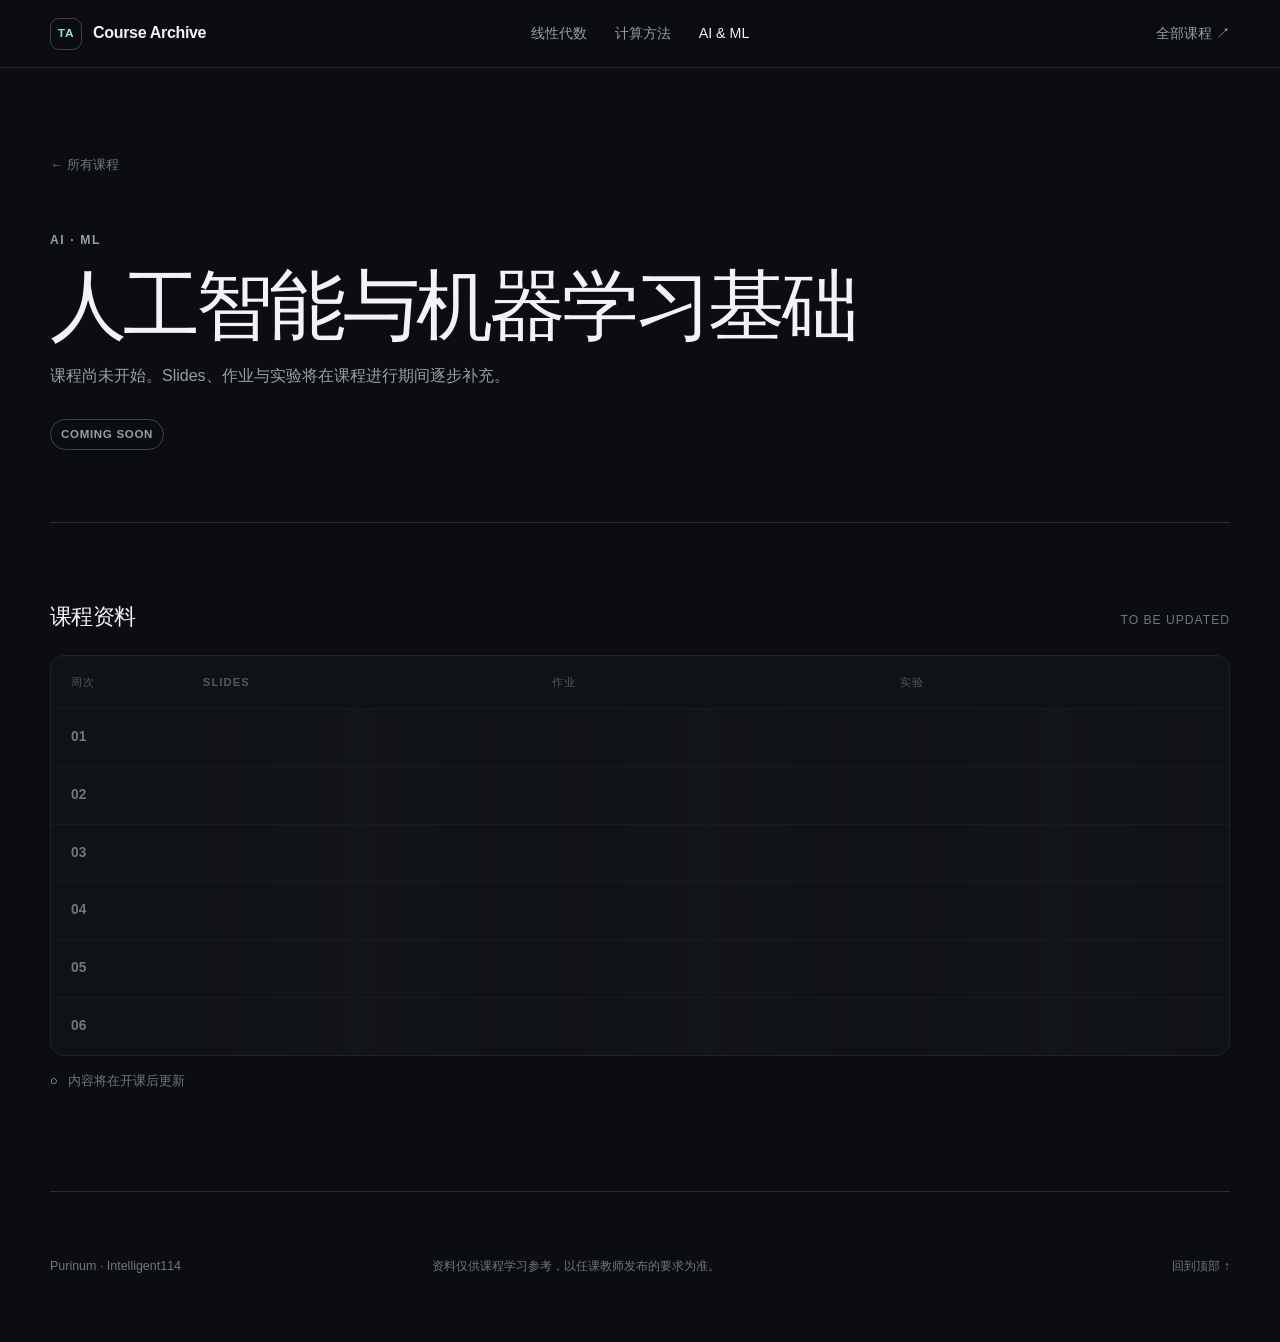
==== ai-ml/index.html @ ba9309ee "Split courses into dedicated pages" ====
<!doctype html>
<html lang="zh-CN">
<head>
  <meta charset="utf-8">
  <meta name="viewport" content="width=device-width, initial-scale=1">
  <meta name="description" content="人工智能与机器学习基础课程资料页面。">
  <meta name="theme-color" content="#0b0d10">
  <meta property="og:type" content="website">
  <meta property="og:title" content="人工智能与机器学习基础 · TA Course Archive">
  <meta property="og:description" content="课程 slides、作业与实验资料。">
  <meta property="og:url" content="https://ta.temaurinum.moe/ai-ml/">
  <meta property="og:image" content="https://ta.temaurinum.moe/assets/og.png">
  <link rel="canonical" href="https://ta.temaurinum.moe/ai-ml/">
  <link rel="stylesheet" href="../styles.css">
  <title>人工智能与机器学习基础 · TA Course Archive</title>
</head>
<body>
  <a class="skip-link" href="#main">跳到主要内容</a>
  <header class="site-header">
    <a class="brand" href="../" aria-label="返回课程首页"><span class="brand-mark" aria-hidden="true">TA</span><span>Course Archive</span></a>
    <nav class="site-nav" aria-label="课程导航">
      <a href="../linear-algebra/">线性代数</a>
      <a href="../computational-methods/">计算方法</a>
      <a aria-current="page" href="./">AI &amp; ML</a>
    </nav>
    <a class="home-link" href="../">全部课程 <span aria-hidden="true">↗</span></a>
  </header>

  <main id="main">
    <section class="course-page-hero" aria-labelledby="course-title">
      <a class="breadcrumb" href="../"><span aria-hidden="true">←</span> 所有课程</a>
      <p class="eyebrow">AI · ML</p>
      <h1 id="course-title">人工智能与机器学习基础</h1>
      <p>课程尚未开始。Slides、作业与实验将在课程进行期间逐步补充。</p>
      <span class="badge">Coming soon</span>
    </section>

    <section class="course-page-content upcoming-section" aria-labelledby="schedule-title">
      <div class="resource-group-title">
        <h2 id="schedule-title">课程资料</h2>
        <span>To be updated</span>
      </div>
      <div class="archive-table-wrap placeholder-table-wrap">
        <table class="archive-table placeholder-table">
          <thead><tr><th>周次</th><th>Slides</th><th>作业</th><th>实验</th></tr></thead>
          <tbody>
            <tr><th scope="row">01</th><td aria-label="暂无内容"></td><td aria-label="暂无内容"></td><td aria-label="暂无内容"></td></tr>
            <tr><th scope="row">02</th><td aria-label="暂无内容"></td><td aria-label="暂无内容"></td><td aria-label="暂无内容"></td></tr>
            <tr><th scope="row">03</th><td aria-label="暂无内容"></td><td aria-label="暂无内容"></td><td aria-label="暂无内容"></td></tr>
            <tr><th scope="row">04</th><td aria-label="暂无内容"></td><td aria-label="暂无内容"></td><td aria-label="暂无内容"></td></tr>
            <tr><th scope="row">05</th><td aria-label="暂无内容"></td><td aria-label="暂无内容"></td><td aria-label="暂无内容"></td></tr>
            <tr><th scope="row">06</th><td aria-label="暂无内容"></td><td aria-label="暂无内容"></td><td aria-label="暂无内容"></td></tr>
          </tbody>
        </table>
      </div>
      <p class="placeholder-note"><span aria-hidden="true">○</span> 内容将在开课后更新</p>
    </section>
  </main>

  <footer class="site-footer"><p>Purinum · Intelligent114</p><p>资料仅供课程学习参考，以任课教师发布的要求为准。</p><a href="#main">回到顶部 ↑</a></footer>
</body>
</html>
---- styles.css ----
:root {
  color-scheme: dark;
  --bg: #0b0d10;
  --surface: #111419;
  --surface-raised: #171b21;
  --line: #272c34;
  --line-soft: #1d2229;
  --text: #f1f3f5;
  --muted: #989fa9;
  --quiet: #6f7782;
  --accent: #91e6c3;
  --accent-strong: #b5f3d9;
  --accent-dim: rgba(145, 230, 195, 0.09);
  --max-width: 1180px;
  font-family: Inter, ui-sans-serif, -apple-system, BlinkMacSystemFont, "Segoe UI", "Noto Sans SC", "Microsoft YaHei", sans-serif;
  font-synthesis: none;
  text-rendering: optimizeLegibility;
}

* { box-sizing: border-box; }
html { scroll-behavior: smooth; scroll-padding-top: 88px; }
body { margin: 0; background: var(--bg); color: var(--text); line-height: 1.65; }
a { color: inherit; text-decoration: none; }
a:focus-visible, summary:focus-visible { outline: 2px solid var(--accent); outline-offset: 4px; border-radius: 4px; }
.skip-link { position: fixed; z-index: 100; left: 16px; top: -80px; padding: 10px 16px; color: var(--bg); background: var(--accent); border-radius: 8px; font-weight: 700; }
.skip-link:focus { top: 12px; }

.site-header {
  position: sticky; z-index: 20; top: 0;
  display: grid; grid-template-columns: 1fr auto 1fr; align-items: center;
  min-height: 68px; padding: 0 max(24px, calc((100vw - var(--max-width)) / 2));
  border-bottom: 1px solid rgba(39, 44, 52, 0.82);
  background: rgba(11, 13, 16, 0.88); backdrop-filter: blur(18px);
}
.brand { display: inline-flex; align-items: center; gap: 11px; width: max-content; font-weight: 650; letter-spacing: -0.02em; }
.brand-mark { display: grid; width: 32px; height: 32px; place-items: center; border: 1px solid #3a424d; border-radius: 9px; color: var(--accent); font-size: 0.74rem; letter-spacing: 0.06em; }
.site-nav { display: flex; gap: 28px; color: var(--muted); font-size: 0.89rem; }
.site-nav a, .home-link { transition: color 160ms ease; }
.site-nav a:hover, .home-link:hover { color: var(--text); }
.site-nav a[aria-current="page"] { color: var(--text); }
.home-link { justify-self: end; color: var(--muted); font-size: 0.88rem; }

main, .site-footer { width: min(calc(100% - 48px), var(--max-width)); margin-inline: auto; }
.hero { min-height: 460px; display: flex; align-items: center; padding: 104px 0 76px; border-bottom: 1px solid var(--line); }
.hero-copy { max-width: 760px; }
.eyebrow, .section-number, .course-code, .resource-type { margin: 0; color: var(--muted); font-size: 0.76rem; font-weight: 700; letter-spacing: 0.13em; text-transform: uppercase; }
.hero h1 { margin: 18px 0 20px; max-width: 760px; font-size: clamp(2.8rem, 5.5vw, 4.8rem); line-height: 1.04; letter-spacing: -0.05em; font-weight: 620; }
.hero-intro { max-width: 640px; margin: 0; color: var(--muted); font-size: clamp(1rem, 1.5vw, 1.17rem); }
.hero-actions { display: flex; flex-wrap: wrap; gap: 12px; margin-top: 28px; }
.button { display: inline-flex; min-height: 44px; align-items: center; justify-content: center; padding: 0 18px; border: 1px solid var(--line); border-radius: 10px; font-size: 0.91rem; font-weight: 650; transition: transform 160ms ease, border-color 160ms ease, background 160ms ease; }
.button:hover { transform: translateY(-2px); border-color: #46505d; }
.button-primary { color: #07110d; border-color: var(--accent); background: var(--accent); }
.button-primary:hover { background: var(--accent-strong); }
.button-quiet { color: var(--muted); background: var(--surface); }

.course-index, .course-section { padding: 100px 0; border-bottom: 1px solid var(--line); }
.section-note { max-width: 320px; margin: 0; color: var(--muted); font-size: 0.88rem; text-align: right; }
.section-heading, .course-heading { display: flex; justify-content: space-between; gap: 40px; align-items: flex-end; margin-bottom: 42px; }
.section-heading h2, .course-heading h2 { margin: 8px 0 0; font-size: clamp(2.15rem, 5vw, 4.4rem); line-height: 1.08; letter-spacing: -0.045em; font-weight: 620; }
.course-heading p:not(.section-number) { max-width: 680px; margin: 16px 0 0; color: var(--muted); }
.course-cards { display: grid; grid-template-columns: repeat(3, 1fr); gap: 14px; }
.course-card { min-height: 286px; display: flex; flex-direction: column; padding: 26px; border: 1px solid var(--line); border-radius: 18px; background: var(--surface); transition: border-color 160ms ease, transform 160ms ease, background 160ms ease; }
.course-card:hover { transform: translateY(-4px); border-color: #46505d; background: var(--surface-raised); }
.course-card h3 { margin: 64px 0 12px; font-size: 1.55rem; letter-spacing: -0.035em; }
.course-card p { margin: 0; color: var(--muted); font-size: 0.92rem; }
.card-meta { display: flex; justify-content: space-between; align-items: center; margin-top: auto; color: var(--muted); font-size: 0.8rem; }
.course-card-muted { background: transparent; }
.badge { display: inline-flex; width: max-content; padding: 5px 10px; border: 1px solid #3d454f; border-radius: 999px; color: var(--muted); font-size: 0.72rem; font-weight: 700; letter-spacing: 0.06em; text-transform: uppercase; }
.repo-link { flex: 0 0 auto; padding-bottom: 4px; border-bottom: 1px solid #4a535e; color: var(--muted); font-size: 0.9rem; }
.repo-link:hover { color: var(--text); border-color: var(--accent); }

.resource-group { margin-top: 58px; }
.compact-group { margin-top: 72px; }
.resource-group-title { display: flex; justify-content: space-between; align-items: baseline; margin-bottom: 20px; }
.resource-group-title h3 { margin: 0; font-size: 1.35rem; letter-spacing: -0.025em; }
.resource-group-title span { color: var(--quiet); font-size: 0.76rem; letter-spacing: 0.08em; text-transform: uppercase; }
.resource-grid { display: grid; grid-template-columns: 1.2fr 1fr 1fr; gap: 14px; }
.resource-grid-four { grid-template-columns: repeat(4, 1fr); }
.resource-card { min-height: 230px; display: flex; flex-direction: column; padding: 24px; border: 1px solid var(--line); border-radius: 14px; background: var(--surface); }
.resource-card-featured { border-color: rgba(145, 230, 195, 0.3); background: linear-gradient(145deg, var(--accent-dim), var(--surface) 72%); }
.resource-card h4 { margin: 32px 0 8px; font-size: 1.18rem; letter-spacing: -0.02em; }
.resource-card h3 { margin: 32px 0 8px; font-size: 1.18rem; letter-spacing: -0.02em; }
.resource-card > p:not(.resource-type) { margin: 0; color: var(--muted); font-size: 0.86rem; }
.resource-card a { width: max-content; margin-top: auto; color: var(--accent); font-size: 0.85rem; font-weight: 650; }
.resource-details { margin-top: 14px; border: 1px solid var(--line); border-radius: 14px; background: var(--surface); overflow: hidden; }
.resource-details summary { padding: 18px 22px; cursor: pointer; color: var(--muted); font-size: 0.9rem; font-weight: 650; list-style-position: inside; }
.resource-details[open] summary { color: var(--text); border-bottom: 1px solid var(--line); }
.link-list { display: grid; grid-template-columns: 1fr 1fr; }
.link-list a { display: flex; justify-content: space-between; gap: 22px; padding: 15px 22px; border-bottom: 1px solid var(--line-soft); color: var(--muted); font-size: 0.84rem; }
.link-list a:nth-last-child(-n+2) { border-bottom: 0; }
.link-list a:nth-child(odd) { border-right: 1px solid var(--line-soft); }
.link-list a:hover { color: var(--text); background: rgba(255,255,255,0.018); }
.link-list a span:last-child { color: var(--quiet); white-space: nowrap; }
.archive-table-wrap { overflow-x: auto; border: 1px solid var(--line); border-radius: 14px; background: var(--surface); }
.archive-table { width: 100%; border-collapse: collapse; min-width: 680px; }
.archive-table th, .archive-table td { padding: 17px 20px; border-bottom: 1px solid var(--line-soft); text-align: left; font-size: 0.86rem; }
.archive-table thead th { color: var(--quiet); font-size: 0.7rem; letter-spacing: 0.1em; text-transform: uppercase; }
.archive-table tbody th { color: var(--muted); font-weight: 600; }
.archive-table tbody tr:last-child > * { border-bottom: 0; }
.archive-table a { color: var(--accent); }
.archive-table a:hover { text-decoration: underline; text-underline-offset: 3px; }
.number-grid { display: grid; grid-template-columns: repeat(13, 1fr); gap: 1px; background: var(--line); }
.number-grid a { display: grid; min-height: 58px; place-items: center; background: var(--surface); color: var(--muted); font-size: 0.8rem; font-variant-numeric: tabular-nums; transition: color 150ms ease, background 150ms ease; }
.number-grid a:hover { color: var(--accent); background: var(--surface-raised); }
.slide-grid { display: grid; grid-template-columns: repeat(5, 1fr); gap: 10px; }
.slide-grid article { min-height: 150px; padding: 18px; border: 1px solid var(--line); border-radius: 12px; background: var(--surface); }
.slide-grid article > span { color: var(--quiet); font-size: 0.68rem; font-weight: 700; letter-spacing: 0.1em; }
.slide-grid h4 { margin: 28px 0 8px; font-size: 1rem; }
.slide-grid h3 { margin: 28px 0 8px; font-size: 1rem; }
.slide-grid p { margin: 0; color: var(--muted); font-size: 0.78rem; }
.slide-grid a:hover { color: var(--accent); }

.upcoming-section { border-bottom: 0; }
.placeholder-table-wrap { opacity: 0.72; }
.placeholder-table td { min-width: 170px; height: 57px; background-image: linear-gradient(90deg, transparent, rgba(255,255,255,0.018), transparent); }
.placeholder-note { margin: 14px 0 0; color: var(--quiet); font-size: 0.8rem; }
.placeholder-note span { margin-right: 7px; color: var(--accent); }
.site-footer { display: grid; grid-template-columns: 1fr 2fr auto; gap: 24px; align-items: center; min-height: 150px; color: var(--quiet); font-size: 0.78rem; }
.site-footer p { margin: 0; }
.site-footer a:hover { color: var(--text); }
.not-found { min-height: 100vh; display: grid; align-content: center; justify-items: start; }
.not-found h1 { max-width: 760px; margin: 20px 0 12px; font-size: clamp(2.8rem, 8vw, 6rem); line-height: 1; letter-spacing: -0.055em; }
.not-found > p:not(.eyebrow) { margin: 0 0 30px; color: var(--muted); }

.course-page-hero { min-height: 430px; display: flex; flex-direction: column; justify-content: center; align-items: flex-start; padding: 86px 0 72px; border-bottom: 1px solid var(--line); }
.breadcrumb { margin-bottom: 54px; color: var(--quiet); font-size: 0.82rem; }
.breadcrumb:hover { color: var(--text); }
.course-page-hero h1 { max-width: 920px; margin: 16px 0 18px; font-size: clamp(2.8rem, 6vw, 5.2rem); line-height: 1.03; letter-spacing: -0.05em; font-weight: 620; }
.course-page-hero > p:not(.eyebrow) { max-width: 680px; margin: 0; color: var(--muted); font-size: 1rem; }
.course-page-hero .repo-link, .course-page-hero .badge { margin-top: 30px; }
.course-page-content { padding: 76px 0 100px; border-bottom: 1px solid var(--line); }
.course-page-content > .resource-group:first-child { margin-top: 0; }
.course-page-content > .resource-grid:first-child { margin-bottom: 14px; }
.course-page-content .resource-group-title h2 { margin: 0; font-size: 1.35rem; letter-spacing: -0.025em; }

@media (max-width: 980px) {
  .site-header { grid-template-columns: 1fr auto; }
  .site-nav { display: none; }
  .hero { min-height: 420px; }
  .course-page-hero { min-height: 390px; }
  .course-cards { grid-template-columns: 1fr; }
  .course-card { min-height: 220px; }
  .course-card h3 { margin-top: 42px; }
  .resource-grid, .resource-grid-four { grid-template-columns: repeat(2, 1fr); }
  .number-grid { grid-template-columns: repeat(7, 1fr); }
  .slide-grid { grid-template-columns: repeat(3, 1fr); }
}

@media (max-width: 680px) {
  .site-header { padding-inline: 18px; }
  .brand > span:last-child { display: none; }
  .home-link { font-size: 0.78rem; }
  main, .site-footer { width: min(calc(100% - 32px), var(--max-width)); }
  .hero { min-height: 390px; padding: 80px 0 62px; }
  .hero h1 { font-size: clamp(2.6rem, 11vw, 3.6rem); }
  .course-page-hero { min-height: 360px; padding: 64px 0 56px; }
  .course-page-hero h1 { font-size: clamp(2.55rem, 11vw, 3.7rem); }
  .breadcrumb { margin-bottom: 42px; }
  .course-index, .course-section { padding: 72px 0; }
  .course-page-content { padding: 60px 0 76px; }
  .section-note { margin-top: 16px; text-align: left; }
  .section-heading, .course-heading { display: block; }
  .repo-link, .course-heading > .badge { display: inline-flex; margin-top: 22px; }
  .resource-grid, .resource-grid-four { grid-template-columns: 1fr; }
  .link-list { grid-template-columns: 1fr; }
  .link-list a, .link-list a:nth-child(odd), .link-list a:nth-last-child(-n+2) { border-right: 0; border-bottom: 1px solid var(--line-soft); }
  .link-list a:last-child { border-bottom: 0; }
  .number-grid { grid-template-columns: repeat(5, 1fr); }
  .slide-grid { grid-template-columns: repeat(2, 1fr); }
  .site-footer { grid-template-columns: 1fr; align-content: center; padding: 30px 0; }
}

@media (prefers-reduced-motion: reduce) {
  html { scroll-behavior: auto; }
  *, *::before, *::after { transition-duration: 0.01ms !important; }
}
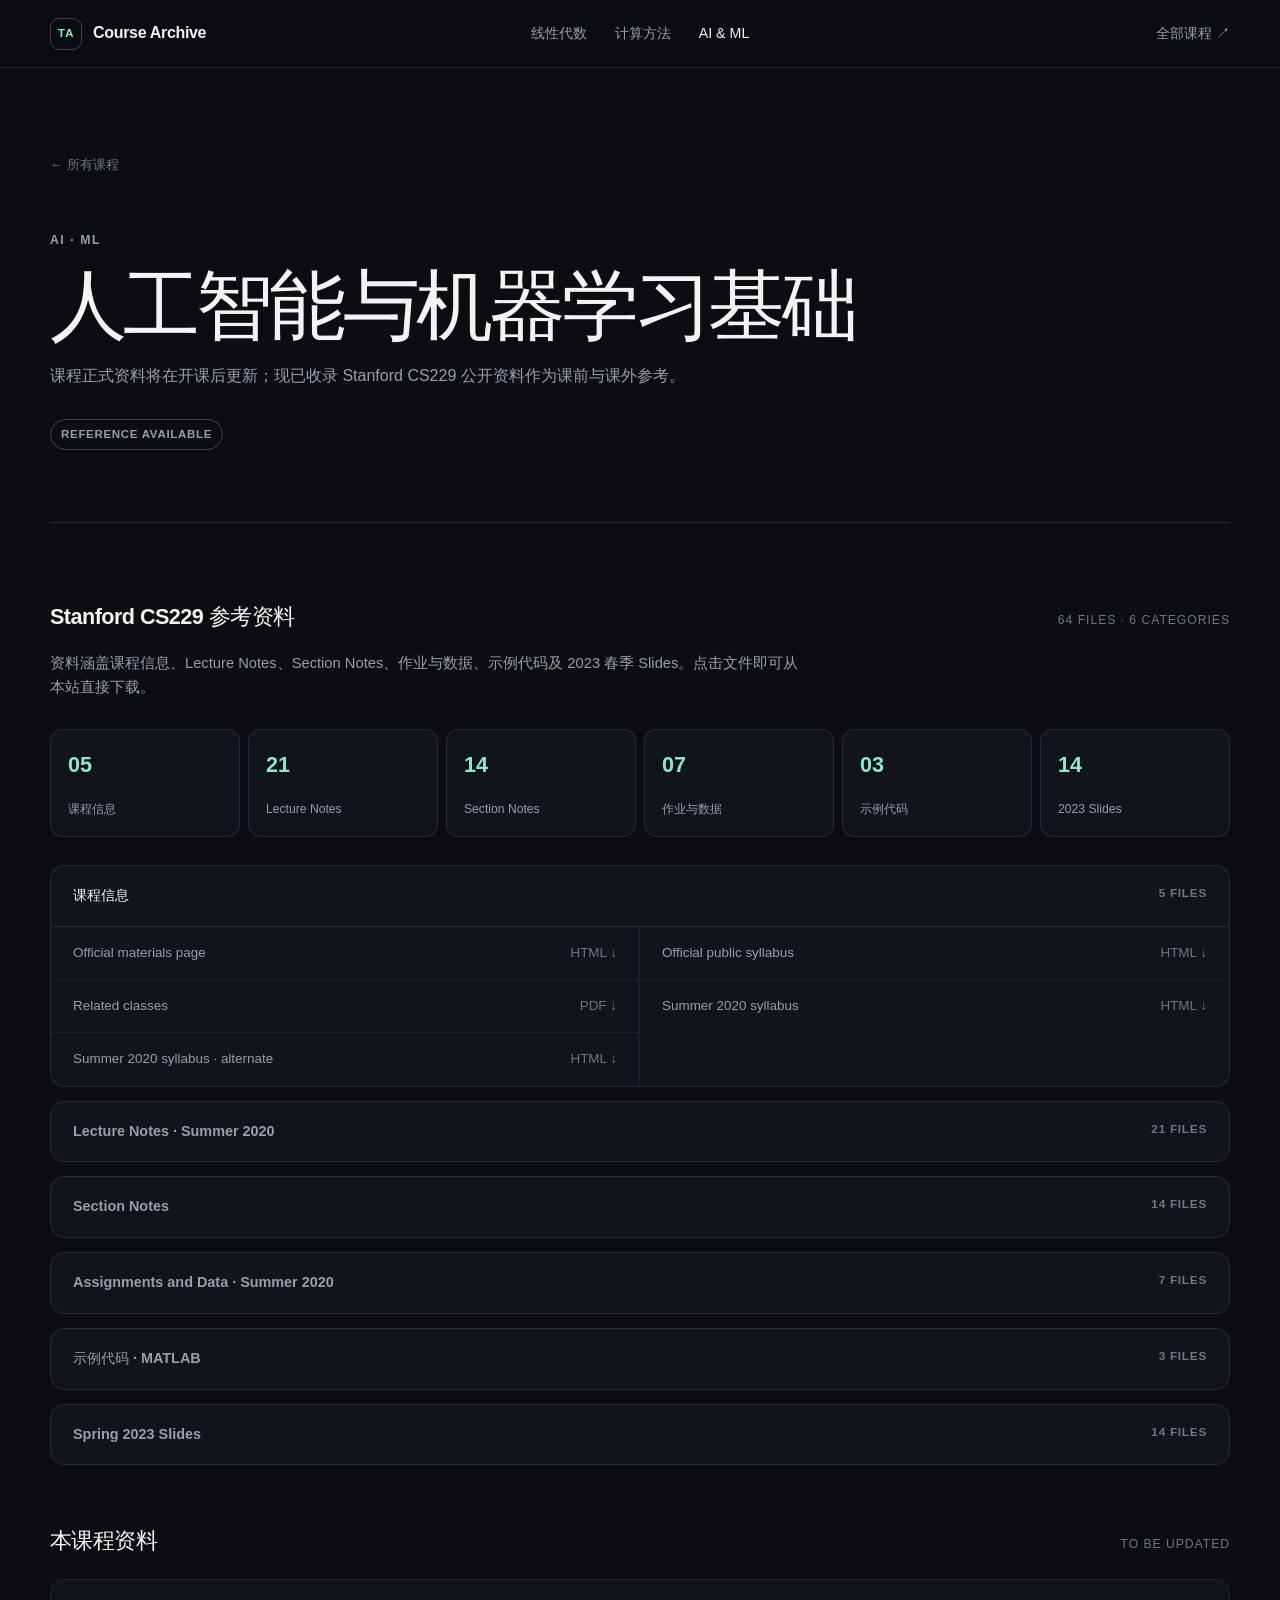
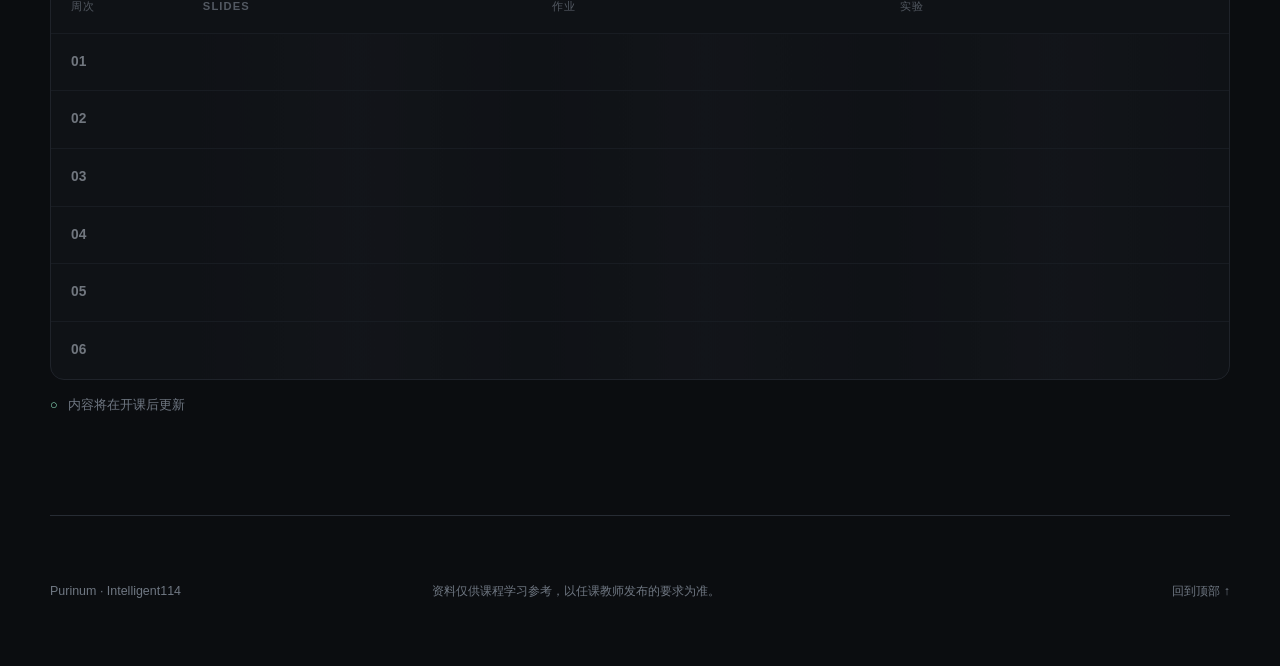
==== commit 3efbd471: "Add Stanford CS229 reference materials" ====
--- a/ai-ml/index.html
+++ b/ai-ml/index.html
@@ -3,11 +3,11 @@
 <head>
   <meta charset="utf-8">
   <meta name="viewport" content="width=device-width, initial-scale=1">
-  <meta name="description" content="人工智能与机器学习基础课程资料页面。">
+  <meta name="description" content="人工智能与机器学习基础课程资料与 Stanford CS229 公开参考资料。">
   <meta name="theme-color" content="#0b0d10">
   <meta property="og:type" content="website">
   <meta property="og:title" content="人工智能与机器学习基础 · TA Course Archive">
-  <meta property="og:description" content="课程 slides、作业与实验资料。">
+  <meta property="og:description" content="课程资料与 Stanford CS229 公开讲义、作业、代码和 slides。">
   <meta property="og:url" content="https://ta.temaurinum.moe/ai-ml/">
   <meta property="og:image" content="https://ta.temaurinum.moe/assets/og.png">
   <link rel="canonical" href="https://ta.temaurinum.moe/ai-ml/">
@@ -31,29 +31,146 @@
       <a class="breadcrumb" href="../"><span aria-hidden="true">←</span> 所有课程</a>
       <p class="eyebrow">AI · ML</p>
       <h1 id="course-title">人工智能与机器学习基础</h1>
-      <p>课程尚未开始。Slides、作业与实验将在课程进行期间逐步补充。</p>
-      <span class="badge">Coming soon</span>
+      <p>课程正式资料将在开课后更新；现已收录 Stanford CS229 公开资料作为课前与课外参考。</p>
+      <span class="badge">Reference available</span>
     </section>
 
-    <section class="course-page-content upcoming-section" aria-labelledby="schedule-title">
+    <section class="course-page-content" aria-labelledby="reference-title">
       <div class="resource-group-title">
-        <h2 id="schedule-title">课程资料</h2>
-        <span>To be updated</span>
+        <h2 id="reference-title">Stanford CS229 参考资料</h2>
+        <span>64 files · 6 categories</span>
       </div>
-      <div class="archive-table-wrap placeholder-table-wrap">
-        <table class="archive-table placeholder-table">
-          <thead><tr><th>周次</th><th>Slides</th><th>作业</th><th>实验</th></tr></thead>
-          <tbody>
-            <tr><th scope="row">01</th><td aria-label="暂无内容"></td><td aria-label="暂无内容"></td><td aria-label="暂无内容"></td></tr>
-            <tr><th scope="row">02</th><td aria-label="暂无内容"></td><td aria-label="暂无内容"></td><td aria-label="暂无内容"></td></tr>
-            <tr><th scope="row">03</th><td aria-label="暂无内容"></td><td aria-label="暂无内容"></td><td aria-label="暂无内容"></td></tr>
-            <tr><th scope="row">04</th><td aria-label="暂无内容"></td><td aria-label="暂无内容"></td><td aria-label="暂无内容"></td></tr>
-            <tr><th scope="row">05</th><td aria-label="暂无内容"></td><td aria-label="暂无内容"></td><td aria-label="暂无内容"></td></tr>
-            <tr><th scope="row">06</th><td aria-label="暂无内容"></td><td aria-label="暂无内容"></td><td aria-label="暂无内容"></td></tr>
-          </tbody>
-        </table>
+      <p class="reference-intro">资料涵盖课程信息、Lecture Notes、Section Notes、作业与数据、示例代码及 2023 春季 Slides。点击文件即可从本站直接下载。</p>
+
+      <nav class="reference-index" aria-label="CS229 参考资料分类">
+        <a href="#cs229-course-info"><strong>05</strong><span>课程信息</span></a>
+        <a href="#cs229-lecture-notes"><strong>21</strong><span>Lecture Notes</span></a>
+        <a href="#cs229-section-notes"><strong>14</strong><span>Section Notes</span></a>
+        <a href="#cs229-assignments"><strong>07</strong><span>作业与数据</span></a>
+        <a href="#cs229-code"><strong>03</strong><span>示例代码</span></a>
+        <a href="#cs229-slides"><strong>14</strong><span>2023 Slides</span></a>
+      </nav>
+
+      <details class="resource-details reference-details" id="cs229-course-info" open>
+        <summary><span>课程信息</span><span>5 files</span></summary>
+        <div class="link-list">
+          <a href="../downloads/ai-ml/stanford-cs229/01_Course_Info/official_materials_page.html" download><span>Official materials page</span><span>HTML ↓</span></a>
+          <a href="../downloads/ai-ml/stanford-cs229/01_Course_Info/official_public_syllabus.html" download><span>Official public syllabus</span><span>HTML ↓</span></a>
+          <a href="../downloads/ai-ml/stanford-cs229/01_Course_Info/related-classes.pdf" download><span>Related classes</span><span>PDF ↓</span></a>
+          <a href="../downloads/ai-ml/stanford-cs229/01_Course_Info/Summer_2020/syllabus-summer2020.html" download><span>Summer 2020 syllabus</span><span>HTML ↓</span></a>
+          <a href="../downloads/ai-ml/stanford-cs229/01_Course_Info/Summer_2020/syllabus.html" download><span>Summer 2020 syllabus · alternate</span><span>HTML ↓</span></a>
+        </div>
+      </details>
+
+      <details class="resource-details reference-details" id="cs229-lecture-notes">
+        <summary><span>Lecture Notes · Summer 2020</span><span>21 files</span></summary>
+        <div class="link-list">
+          <a href="../downloads/ai-ml/stanford-cs229/02_Lecture_Notes/Summer_2020/CS229-Intro.pptx" download><span>CS229 Intro</span><span>PPTX ↓</span></a>
+          <a href="../downloads/ai-ml/stanford-cs229/02_Lecture_Notes/Summer_2020/cs229-notes1.pdf" download><span>cs229-notes1</span><span>PDF ↓</span></a>
+          <a href="../downloads/ai-ml/stanford-cs229/02_Lecture_Notes/Summer_2020/cs229-notes2.pdf" download><span>cs229-notes2</span><span>PDF ↓</span></a>
+          <a href="../downloads/ai-ml/stanford-cs229/02_Lecture_Notes/Summer_2020/cs229-notes3.pdf" download><span>cs229-notes3</span><span>PDF ↓</span></a>
+          <a href="../downloads/ai-ml/stanford-cs229/02_Lecture_Notes/Summer_2020/cs229-notes4.pdf" download><span>cs229-notes4</span><span>PDF ↓</span></a>
+          <a href="../downloads/ai-ml/stanford-cs229/02_Lecture_Notes/Summer_2020/cs229-notes5.pdf" download><span>cs229-notes5</span><span>PDF ↓</span></a>
+          <a href="../downloads/ai-ml/stanford-cs229/02_Lecture_Notes/Summer_2020/cs229-notes6.pdf" download><span>cs229-notes6</span><span>PDF ↓</span></a>
+          <a href="../downloads/ai-ml/stanford-cs229/02_Lecture_Notes/Summer_2020/cs229-notes7a.pdf" download><span>cs229-notes7a</span><span>PDF ↓</span></a>
+          <a href="../downloads/ai-ml/stanford-cs229/02_Lecture_Notes/Summer_2020/cs229-notes7b.pdf" download><span>cs229-notes7b</span><span>PDF ↓</span></a>
+          <a href="../downloads/ai-ml/stanford-cs229/02_Lecture_Notes/Summer_2020/cs229-notes8.pdf" download><span>cs229-notes8</span><span>PDF ↓</span></a>
+          <a href="../downloads/ai-ml/stanford-cs229/02_Lecture_Notes/Summer_2020/CS229_NOTE8.pdf" download><span>CS229_NOTE8 · alternate</span><span>PDF ↓</span></a>
+          <a href="../downloads/ai-ml/stanford-cs229/02_Lecture_Notes/Summer_2020/cs229-notes9.pdf" download><span>cs229-notes9</span><span>PDF ↓</span></a>
+          <a href="../downloads/ai-ml/stanford-cs229/02_Lecture_Notes/Summer_2020/cs229-notes10.pdf" download><span>cs229-notes10</span><span>PDF ↓</span></a>
+          <a href="../downloads/ai-ml/stanford-cs229/02_Lecture_Notes/Summer_2020/cs229-notes11.pdf" download><span>cs229-notes11</span><span>PDF ↓</span></a>
+          <a href="../downloads/ai-ml/stanford-cs229/02_Lecture_Notes/Summer_2020/cs229-notes12.pdf" download><span>cs229-notes12</span><span>PDF ↓</span></a>
+          <a href="../downloads/ai-ml/stanford-cs229/02_Lecture_Notes/Summer_2020/cs229-notes13.pdf" download><span>cs229-notes13</span><span>PDF ↓</span></a>
+          <a href="../downloads/ai-ml/stanford-cs229/02_Lecture_Notes/Summer_2020/cs229-notes-deep_learning.pdf" download><span>Deep learning notes</span><span>PDF ↓</span></a>
+          <a href="../downloads/ai-ml/stanford-cs229/02_Lecture_Notes/Summer_2020/MaxEnt.pdf" download><span>Maximum Entropy</span><span>PDF ↓</span></a>
+          <a href="../downloads/ai-ml/stanford-cs229/02_Lecture_Notes/Summer_2020/BiasVarianceAnalysis.pdf" download><span>Bias–Variance Analysis</span><span>PDF ↓</span></a>
+          <a href="../downloads/ai-ml/stanford-cs229/02_Lecture_Notes/ML-advice.pdf" download><span>Advice for applying machine learning</span><span>PDF ↓</span></a>
+          <a href="../downloads/ai-ml/stanford-cs229/02_Lecture_Notes/Summer_2020/EvaluationMetrics.pptx" download><span>Evaluation Metrics</span><span>PPTX ↓</span></a>
+        </div>
+      </details>
+
+      <details class="resource-details reference-details" id="cs229-section-notes">
+        <summary><span>Section Notes</span><span>14 files</span></summary>
+        <div class="link-list">
+          <a href="../downloads/ai-ml/stanford-cs229/03_Section_Notes/cs229-linalg.pdf" download><span>Linear algebra review</span><span>PDF ↓</span></a>
+          <a href="../downloads/ai-ml/stanford-cs229/03_Section_Notes/cs229-prob.pdf" download><span>Probability review</span><span>PDF ↓</span></a>
+          <a href="../downloads/ai-ml/stanford-cs229/03_Section_Notes/cs229-cvxopt.pdf" download><span>Convex optimization I</span><span>PDF ↓</span></a>
+          <a href="../downloads/ai-ml/stanford-cs229/03_Section_Notes/cs229-cvxopt2.pdf" download><span>Convex optimization II</span><span>PDF ↓</span></a>
+          <a href="../downloads/ai-ml/stanford-cs229/03_Section_Notes/cs229-hmm.pdf" download><span>Hidden Markov Models</span><span>PDF ↓</span></a>
+          <a href="../downloads/ai-ml/stanford-cs229/03_Section_Notes/gaussians.pdf" download><span>Gaussians</span><span>PDF ↓</span></a>
+          <a href="../downloads/ai-ml/stanford-cs229/03_Section_Notes/more_on_gaussians.pdf" download><span>More on Gaussians</span><span>PDF ↓</span></a>
+          <a href="../downloads/ai-ml/stanford-cs229/03_Section_Notes/Summer_2020/cs229-linalg.pdf" download><span>Summer 2020 · Linear algebra</span><span>PDF ↓</span></a>
+          <a href="../downloads/ai-ml/stanford-cs229/03_Section_Notes/Summer_2020/slides_linear_algebra_fereshte.pdf" download><span>Summer 2020 · Linear algebra slides</span><span>PDF ↓</span></a>
+          <a href="../downloads/ai-ml/stanford-cs229/03_Section_Notes/Summer_2020/cs229-prob.pdf" download><span>Summer 2020 · Probability</span><span>PDF ↓</span></a>
+          <a href="../downloads/ai-ml/stanford-cs229/03_Section_Notes/Summer_2020/cs229-prob-slide.pdf" download><span>Summer 2020 · Probability slides</span><span>PDF ↓</span></a>
+          <a href="../downloads/ai-ml/stanford-cs229/03_Section_Notes/Summer_2020/gaussians.pdf" download><span>Summer 2020 · Gaussians</span><span>PDF ↓</span></a>
+          <a href="../downloads/ai-ml/stanford-cs229/03_Section_Notes/Summer_2020/more_on_gaussians.pdf" download><span>Summer 2020 · More on Gaussians</span><span>PDF ↓</span></a>
+          <a href="../downloads/ai-ml/stanford-cs229/03_Section_Notes/Summer_2020/gaussian_processes.pdf" download><span>Summer 2020 · Gaussian processes</span><span>PDF ↓</span></a>
+        </div>
+      </details>
+
+      <details class="resource-details reference-details" id="cs229-assignments">
+        <summary><span>Assignments and Data · Summer 2020</span><span>7 files</span></summary>
+        <div class="link-list">
+          <a href="../downloads/ai-ml/stanford-cs229/04_Assignments_and_Data/Summer_2020/ps0_template.pdf" download><span>Problem Set 0 · template</span><span>PDF ↓</span></a>
+          <a href="../downloads/ai-ml/stanford-cs229/04_Assignments_and_Data/Summer_2020/ps1.pdf" download><span>Problem Set 1</span><span>PDF ↓</span></a>
+          <a href="../downloads/ai-ml/stanford-cs229/04_Assignments_and_Data/Summer_2020/ps1.zip" download><span>Problem Set 1 · data</span><span>ZIP ↓</span></a>
+          <a href="../downloads/ai-ml/stanford-cs229/04_Assignments_and_Data/Summer_2020/ps2.pdf" download><span>Problem Set 2</span><span>PDF ↓</span></a>
+          <a href="../downloads/ai-ml/stanford-cs229/04_Assignments_and_Data/Summer_2020/ps2.zip" download><span>Problem Set 2 · data</span><span>ZIP ↓</span></a>
+          <a href="../downloads/ai-ml/stanford-cs229/04_Assignments_and_Data/Summer_2020/ps3.pdf" download><span>Problem Set 3</span><span>PDF ↓</span></a>
+          <a href="../downloads/ai-ml/stanford-cs229/04_Assignments_and_Data/Summer_2020/ps3.zip" download><span>Problem Set 3 · data</span><span>ZIP ↓</span></a>
+        </div>
+      </details>
+
+      <details class="resource-details reference-details" id="cs229-code">
+        <summary><span>示例代码 · MATLAB</span><span>3 files</span></summary>
+        <div class="link-list">
+          <a href="../downloads/ai-ml/stanford-cs229/05_Code/matlab_session.m" download><span>matlab_session.m</span><span>MATLAB ↓</span></a>
+          <a href="../downloads/ai-ml/stanford-cs229/05_Code/logistic_grad_ascent.m" download><span>logistic_grad_ascent.m</span><span>MATLAB ↓</span></a>
+          <a href="../downloads/ai-ml/stanford-cs229/05_Code/sigmoid.m" download><span>sigmoid.m</span><span>MATLAB ↓</span></a>
+        </div>
+      </details>
+
+      <details class="resource-details reference-details" id="cs229-slides">
+        <summary><span>Spring 2023 Slides</span><span>14 files</span></summary>
+        <div class="link-list">
+          <a href="../downloads/ai-ml/stanford-cs229/06_Spring_2023_Slides/lecture1.pdf" download><span>Lecture 1</span><span>PDF ↓</span></a>
+          <a href="../downloads/ai-ml/stanford-cs229/06_Spring_2023_Slides/lecture19.pdf" download><span>Lecture 19</span><span>PDF ↓</span></a>
+          <a href="../downloads/ai-ml/stanford-cs229/06_Spring_2023_Slides/cs229-linear_algebra_review.pdf" download><span>Linear algebra review</span><span>PDF ↓</span></a>
+          <a href="../downloads/ai-ml/stanford-cs229/06_Spring_2023_Slides/cs229-linear_algebra_review_slides.pdf" download><span>Linear algebra review slides</span><span>PDF ↓</span></a>
+          <a href="../downloads/ai-ml/stanford-cs229/06_Spring_2023_Slides/cs229-linear_algebra_review_annotated_slides.pdf" download><span>Linear algebra annotated slides</span><span>PDF ↓</span></a>
+          <a href="../downloads/ai-ml/stanford-cs229/06_Spring_2023_Slides/cs229-probability_review.pdf" download><span>Probability review</span><span>PDF ↓</span></a>
+          <a href="../downloads/ai-ml/stanford-cs229/06_Spring_2023_Slides/cs229-probability_review_slides.pdf" download><span>Probability review slides</span><span>PDF ↓</span></a>
+          <a href="../downloads/ai-ml/stanford-cs229/06_Spring_2023_Slides/cs229-python_review_slides.pdf" download><span>Python review slides</span><span>PDF ↓</span></a>
+          <a href="../downloads/ai-ml/stanford-cs229/06_Spring_2023_Slides/cs229-python_review_materials.zip" download><span>Python review materials</span><span>ZIP ↓</span></a>
+          <a href="../downloads/ai-ml/stanford-cs229/06_Spring_2023_Slides/cs229-boosting_slides.pdf" download><span>Boosting</span><span>PDF ↓</span></a>
+          <a href="../downloads/ai-ml/stanford-cs229/06_Spring_2023_Slides/cs229-conv_nets_slides.pdf" download><span>Convolutional networks</span><span>PDF ↓</span></a>
+          <a href="../downloads/ai-ml/stanford-cs229/06_Spring_2023_Slides/cs229-decision_trees_slides.pdf" download><span>Decision trees</span><span>PDF ↓</span></a>
+          <a href="../downloads/ai-ml/stanford-cs229/06_Spring_2023_Slides/cs229-evaluation_metrics_slides.pdf" download><span>Evaluation metrics</span><span>PDF ↓</span></a>
+          <a href="../downloads/ai-ml/stanford-cs229/06_Spring_2023_Slides/cs229-mid_term_review_slides.pdf" download><span>Midterm review</span><span>PDF ↓</span></a>
+        </div>
+      </details>
+
+      <div class="resource-group upcoming-section" aria-labelledby="schedule-title">
+        <div class="resource-group-title">
+          <h2 id="schedule-title">本课程资料</h2>
+          <span>To be updated</span>
+        </div>
+        <div class="archive-table-wrap placeholder-table-wrap">
+          <table class="archive-table placeholder-table">
+            <thead><tr><th>周次</th><th>Slides</th><th>作业</th><th>实验</th></tr></thead>
+            <tbody>
+              <tr><th scope="row">01</th><td aria-label="暂无内容"></td><td aria-label="暂无内容"></td><td aria-label="暂无内容"></td></tr>
+              <tr><th scope="row">02</th><td aria-label="暂无内容"></td><td aria-label="暂无内容"></td><td aria-label="暂无内容"></td></tr>
+              <tr><th scope="row">03</th><td aria-label="暂无内容"></td><td aria-label="暂无内容"></td><td aria-label="暂无内容"></td></tr>
+              <tr><th scope="row">04</th><td aria-label="暂无内容"></td><td aria-label="暂无内容"></td><td aria-label="暂无内容"></td></tr>
+              <tr><th scope="row">05</th><td aria-label="暂无内容"></td><td aria-label="暂无内容"></td><td aria-label="暂无内容"></td></tr>
+              <tr><th scope="row">06</th><td aria-label="暂无内容"></td><td aria-label="暂无内容"></td><td aria-label="暂无内容"></td></tr>
+            </tbody>
+          </table>
+        </div>
+        <p class="placeholder-note"><span aria-hidden="true">○</span> 内容将在开课后更新</p>
       </div>
-      <p class="placeholder-note"><span aria-hidden="true">○</span> 内容将在开课后更新</p>
     </section>
   </main>
 
--- a/styles.css
+++ b/styles.css
@@ -130,8 +130,23 @@
 .course-page-hero .repo-link, .course-page-hero .badge { margin-top: 30px; }
 .course-page-content { padding: 76px 0 100px; border-bottom: 1px solid var(--line); }
 .course-page-content > .resource-group:first-child { margin-top: 0; }
+.course-page-content > .priority-resource + .resource-group { margin-top: 0; }
 .course-page-content > .resource-grid:first-child { margin-bottom: 14px; }
 .course-page-content .resource-group-title h2 { margin: 0; font-size: 1.35rem; letter-spacing: -0.025em; }
+.priority-resource { display: flex; justify-content: space-between; align-items: center; gap: 48px; margin-bottom: 72px; padding: 30px 32px; border: 1px solid rgba(145, 230, 195, 0.42); border-radius: 16px; background: linear-gradient(120deg, rgba(145, 230, 195, 0.12), var(--surface) 68%); }
+.priority-resource h2 { margin: 10px 0 8px; font-size: clamp(1.55rem, 3vw, 2.25rem); line-height: 1.15; letter-spacing: -0.035em; }
+.priority-resource > div > p:last-child { max-width: 660px; margin: 0; color: var(--muted); font-size: 0.9rem; }
+.priority-resource .button { flex: 0 0 auto; }
+.reference-intro { max-width: 760px; margin: -4px 0 30px; color: var(--muted); font-size: 0.92rem; }
+.reference-index { display: grid; grid-template-columns: repeat(6, 1fr); gap: 8px; margin-bottom: 28px; }
+.reference-index a { min-height: 108px; display: flex; flex-direction: column; justify-content: space-between; padding: 17px; border: 1px solid var(--line); border-radius: 12px; background: var(--surface); transition: border-color 160ms ease, background 160ms ease; }
+.reference-index a:hover { border-color: #46505d; background: var(--surface-raised); }
+.reference-index strong { color: var(--accent); font-size: 1.35rem; font-weight: 550; font-variant-numeric: tabular-nums; }
+.reference-index span { color: var(--muted); font-size: 0.76rem; }
+.reference-details { scroll-margin-top: 88px; }
+.reference-details summary { display: flex; justify-content: space-between; gap: 20px; list-style: none; }
+.reference-details summary::-webkit-details-marker { display: none; }
+.reference-details summary span:last-child { color: var(--quiet); font-size: 0.74rem; font-weight: 600; letter-spacing: 0.06em; text-transform: uppercase; }
 
 @media (max-width: 980px) {
   .site-header { grid-template-columns: 1fr auto; }
@@ -144,6 +159,7 @@
   .resource-grid, .resource-grid-four { grid-template-columns: repeat(2, 1fr); }
   .number-grid { grid-template-columns: repeat(7, 1fr); }
   .slide-grid { grid-template-columns: repeat(3, 1fr); }
+  .reference-index { grid-template-columns: repeat(3, 1fr); }
 }
 
 @media (max-width: 680px) {
@@ -158,6 +174,9 @@
   .breadcrumb { margin-bottom: 42px; }
   .course-index, .course-section { padding: 72px 0; }
   .course-page-content { padding: 60px 0 76px; }
+  .priority-resource { display: block; margin-bottom: 56px; padding: 26px 24px; }
+  .priority-resource .button { margin-top: 24px; }
+  .reference-index { grid-template-columns: repeat(2, 1fr); }
   .section-note { margin-top: 16px; text-align: left; }
   .section-heading, .course-heading { display: block; }
   .repo-link, .course-heading > .badge { display: inline-flex; margin-top: 22px; }
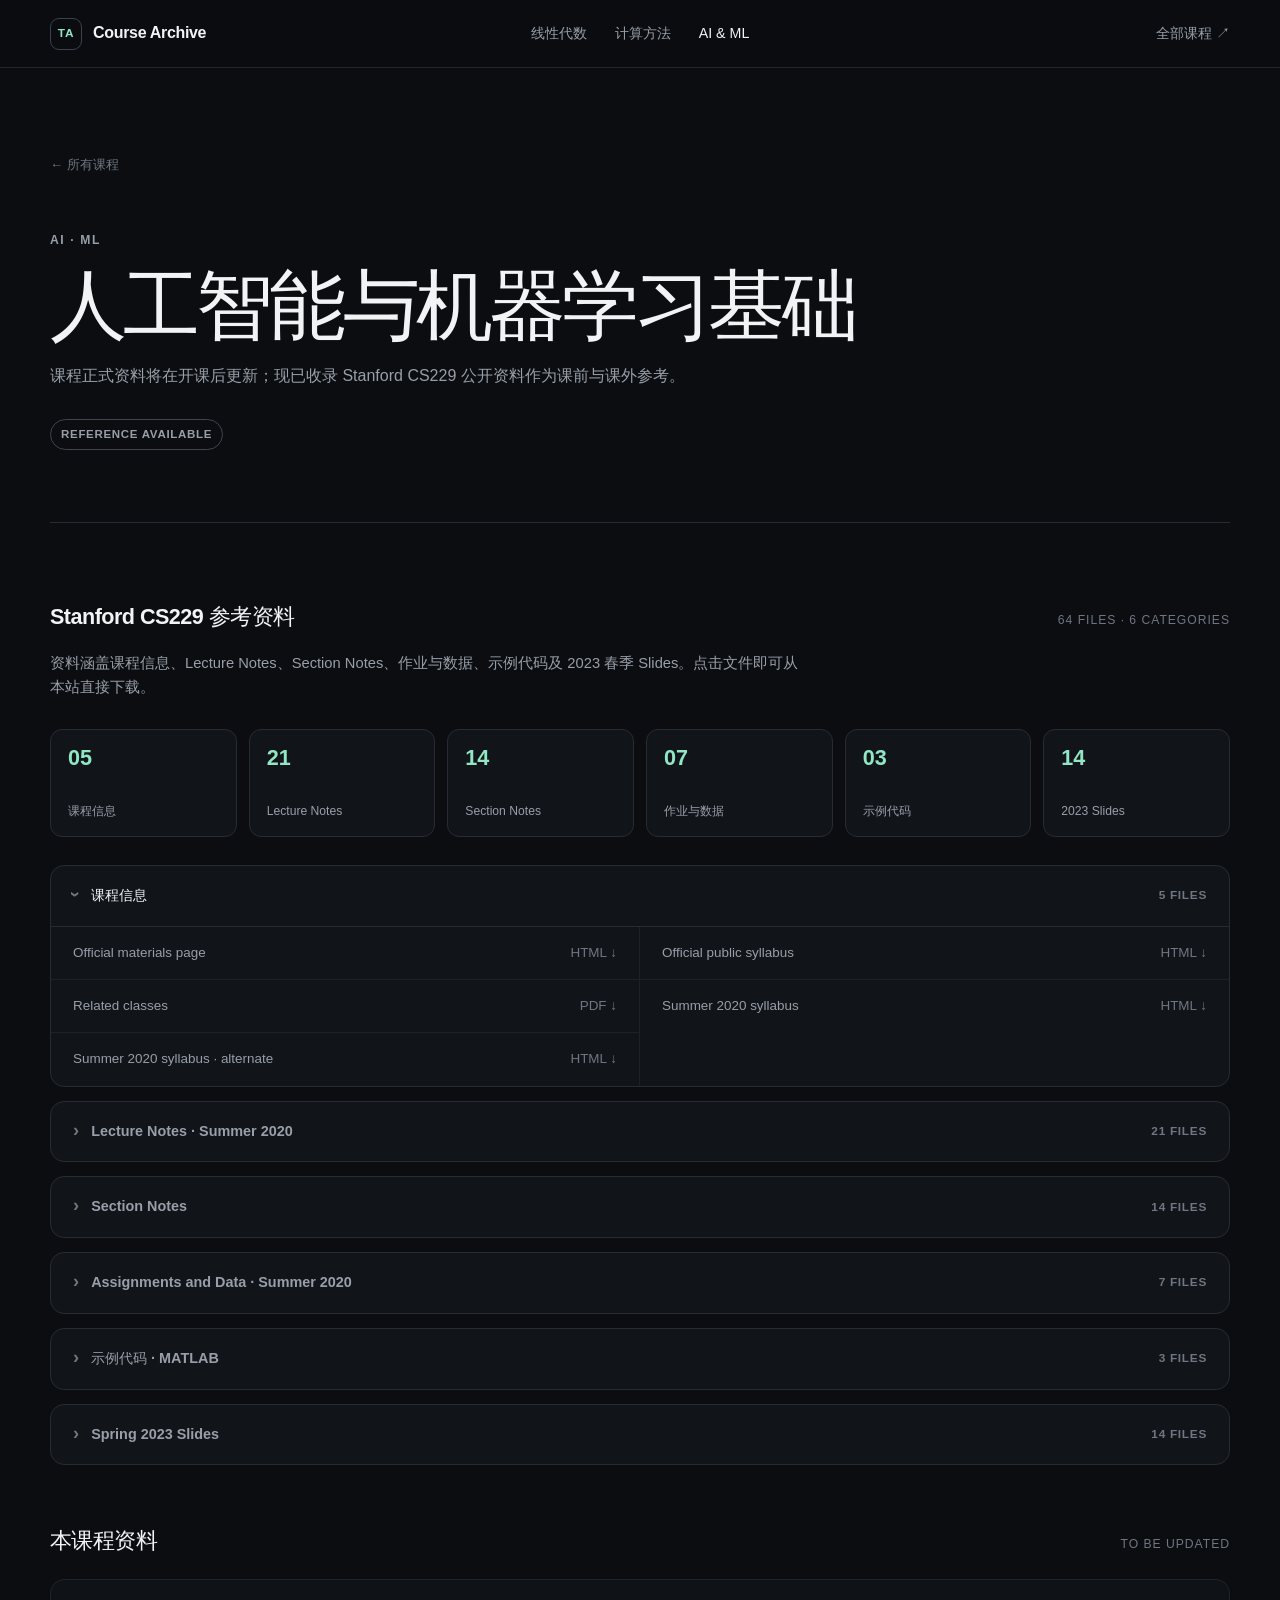
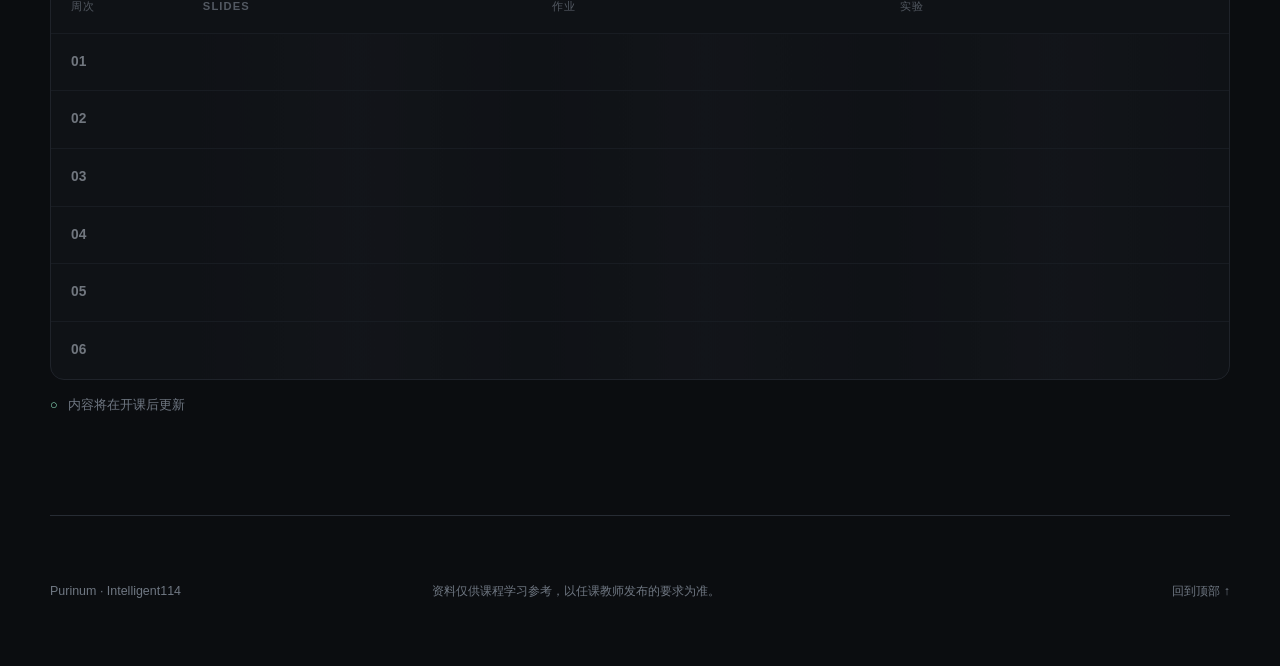
==== commit 851188a0: "Fix CS229 reference spacing" ====
--- a/ai-ml/index.html
+++ b/ai-ml/index.html
@@ -11,7 +11,7 @@
   <meta property="og:url" content="https://ta.temaurinum.moe/ai-ml/">
   <meta property="og:image" content="https://ta.temaurinum.moe/assets/og.png">
   <link rel="canonical" href="https://ta.temaurinum.moe/ai-ml/">
-  <link rel="stylesheet" href="../styles.css">
+  <link rel="stylesheet" href="../styles.css?v=20260817-2">
   <title>人工智能与机器学习基础 · TA Course Archive</title>
 </head>
 <body>
@@ -43,16 +43,16 @@
       <p class="reference-intro">资料涵盖课程信息、Lecture Notes、Section Notes、作业与数据、示例代码及 2023 春季 Slides。点击文件即可从本站直接下载。</p>
 
       <nav class="reference-index" aria-label="CS229 参考资料分类">
-        <a href="#cs229-course-info"><strong>05</strong><span>课程信息</span></a>
-        <a href="#cs229-lecture-notes"><strong>21</strong><span>Lecture Notes</span></a>
-        <a href="#cs229-section-notes"><strong>14</strong><span>Section Notes</span></a>
-        <a href="#cs229-assignments"><strong>07</strong><span>作业与数据</span></a>
-        <a href="#cs229-code"><strong>03</strong><span>示例代码</span></a>
-        <a href="#cs229-slides"><strong>14</strong><span>2023 Slides</span></a>
+        <a href="#cs229-course-info"><strong>05</strong> <span>课程信息</span></a>
+        <a href="#cs229-lecture-notes"><strong>21</strong> <span>Lecture Notes</span></a>
+        <a href="#cs229-section-notes"><strong>14</strong> <span>Section Notes</span></a>
+        <a href="#cs229-assignments"><strong>07</strong> <span>作业与数据</span></a>
+        <a href="#cs229-code"><strong>03</strong> <span>示例代码</span></a>
+        <a href="#cs229-slides"><strong>14</strong> <span>2023 Slides</span></a>
       </nav>
 
       <details class="resource-details reference-details" id="cs229-course-info" open>
-        <summary><span>课程信息</span><span>5 files</span></summary>
+        <summary><span>课程信息</span> <span>5 files</span></summary>
         <div class="link-list">
           <a href="../downloads/ai-ml/stanford-cs229/01_Course_Info/official_materials_page.html" download><span>Official materials page</span><span>HTML ↓</span></a>
           <a href="../downloads/ai-ml/stanford-cs229/01_Course_Info/official_public_syllabus.html" download><span>Official public syllabus</span><span>HTML ↓</span></a>
@@ -63,7 +63,7 @@
       </details>
 
       <details class="resource-details reference-details" id="cs229-lecture-notes">
-        <summary><span>Lecture Notes · Summer 2020</span><span>21 files</span></summary>
+        <summary><span>Lecture Notes · Summer 2020</span> <span>21 files</span></summary>
         <div class="link-list">
           <a href="../downloads/ai-ml/stanford-cs229/02_Lecture_Notes/Summer_2020/CS229-Intro.pptx" download><span>CS229 Intro</span><span>PPTX ↓</span></a>
           <a href="../downloads/ai-ml/stanford-cs229/02_Lecture_Notes/Summer_2020/cs229-notes1.pdf" download><span>cs229-notes1</span><span>PDF ↓</span></a>
@@ -90,7 +90,7 @@
       </details>
 
       <details class="resource-details reference-details" id="cs229-section-notes">
-        <summary><span>Section Notes</span><span>14 files</span></summary>
+        <summary><span>Section Notes</span> <span>14 files</span></summary>
         <div class="link-list">
           <a href="../downloads/ai-ml/stanford-cs229/03_Section_Notes/cs229-linalg.pdf" download><span>Linear algebra review</span><span>PDF ↓</span></a>
           <a href="../downloads/ai-ml/stanford-cs229/03_Section_Notes/cs229-prob.pdf" download><span>Probability review</span><span>PDF ↓</span></a>
@@ -110,7 +110,7 @@
       </details>
 
       <details class="resource-details reference-details" id="cs229-assignments">
-        <summary><span>Assignments and Data · Summer 2020</span><span>7 files</span></summary>
+        <summary><span>Assignments and Data · Summer 2020</span> <span>7 files</span></summary>
         <div class="link-list">
           <a href="../downloads/ai-ml/stanford-cs229/04_Assignments_and_Data/Summer_2020/ps0_template.pdf" download><span>Problem Set 0 · template</span><span>PDF ↓</span></a>
           <a href="../downloads/ai-ml/stanford-cs229/04_Assignments_and_Data/Summer_2020/ps1.pdf" download><span>Problem Set 1</span><span>PDF ↓</span></a>
@@ -123,7 +123,7 @@
       </details>
 
       <details class="resource-details reference-details" id="cs229-code">
-        <summary><span>示例代码 · MATLAB</span><span>3 files</span></summary>
+        <summary><span>示例代码 · MATLAB</span> <span>3 files</span></summary>
         <div class="link-list">
           <a href="../downloads/ai-ml/stanford-cs229/05_Code/matlab_session.m" download><span>matlab_session.m</span><span>MATLAB ↓</span></a>
           <a href="../downloads/ai-ml/stanford-cs229/05_Code/logistic_grad_ascent.m" download><span>logistic_grad_ascent.m</span><span>MATLAB ↓</span></a>
@@ -132,7 +132,7 @@
       </details>
 
       <details class="resource-details reference-details" id="cs229-slides">
-        <summary><span>Spring 2023 Slides</span><span>14 files</span></summary>
+        <summary><span>Spring 2023 Slides</span> <span>14 files</span></summary>
         <div class="link-list">
           <a href="../downloads/ai-ml/stanford-cs229/06_Spring_2023_Slides/lecture1.pdf" download><span>Lecture 1</span><span>PDF ↓</span></a>
           <a href="../downloads/ai-ml/stanford-cs229/06_Spring_2023_Slides/lecture19.pdf" download><span>Lecture 19</span><span>PDF ↓</span></a>
--- a/styles.css
+++ b/styles.css
@@ -138,14 +138,16 @@
 .priority-resource > div > p:last-child { max-width: 660px; margin: 0; color: var(--muted); font-size: 0.9rem; }
 .priority-resource .button { flex: 0 0 auto; }
 .reference-intro { max-width: 760px; margin: -4px 0 30px; color: var(--muted); font-size: 0.92rem; }
-.reference-index { display: grid; grid-template-columns: repeat(6, 1fr); gap: 8px; margin-bottom: 28px; }
-.reference-index a { min-height: 108px; display: flex; flex-direction: column; justify-content: space-between; padding: 17px; border: 1px solid var(--line); border-radius: 12px; background: var(--surface); transition: border-color 160ms ease, background 160ms ease; }
+.reference-index { display: grid; grid-template-columns: repeat(6, minmax(0, 1fr)); gap: 12px; margin-bottom: 28px; }
+.reference-index a { min-height: 108px; display: flex; flex-direction: column; justify-content: space-between; gap: 16px; padding: 17px; border: 1px solid var(--line); border-radius: 12px; background: var(--surface); transition: border-color 160ms ease, background 160ms ease; }
 .reference-index a:hover { border-color: #46505d; background: var(--surface-raised); }
-.reference-index strong { color: var(--accent); font-size: 1.35rem; font-weight: 550; font-variant-numeric: tabular-nums; }
-.reference-index span { color: var(--muted); font-size: 0.76rem; }
+.reference-index strong { display: block; color: var(--accent); font-size: 1.35rem; line-height: 1; font-weight: 550; font-variant-numeric: tabular-nums; }
+.reference-index span { display: block; color: var(--muted); font-size: 0.76rem; line-height: 1.35; }
 .reference-details { scroll-margin-top: 88px; }
-.reference-details summary { display: flex; justify-content: space-between; gap: 20px; list-style: none; }
+.reference-details summary { display: grid; grid-template-columns: minmax(0, 1fr) auto; align-items: center; column-gap: 32px; list-style: none; }
 .reference-details summary::-webkit-details-marker { display: none; }
+.reference-details summary span:first-child::before { content: "›"; display: inline-block; margin-right: 12px; color: var(--quiet); font-size: 1.15rem; line-height: 1; transform-origin: center; transition: transform 160ms ease; }
+.reference-details[open] summary span:first-child::before { transform: rotate(90deg); }
 .reference-details summary span:last-child { color: var(--quiet); font-size: 0.74rem; font-weight: 600; letter-spacing: 0.06em; text-transform: uppercase; }
 
 @media (max-width: 980px) {
